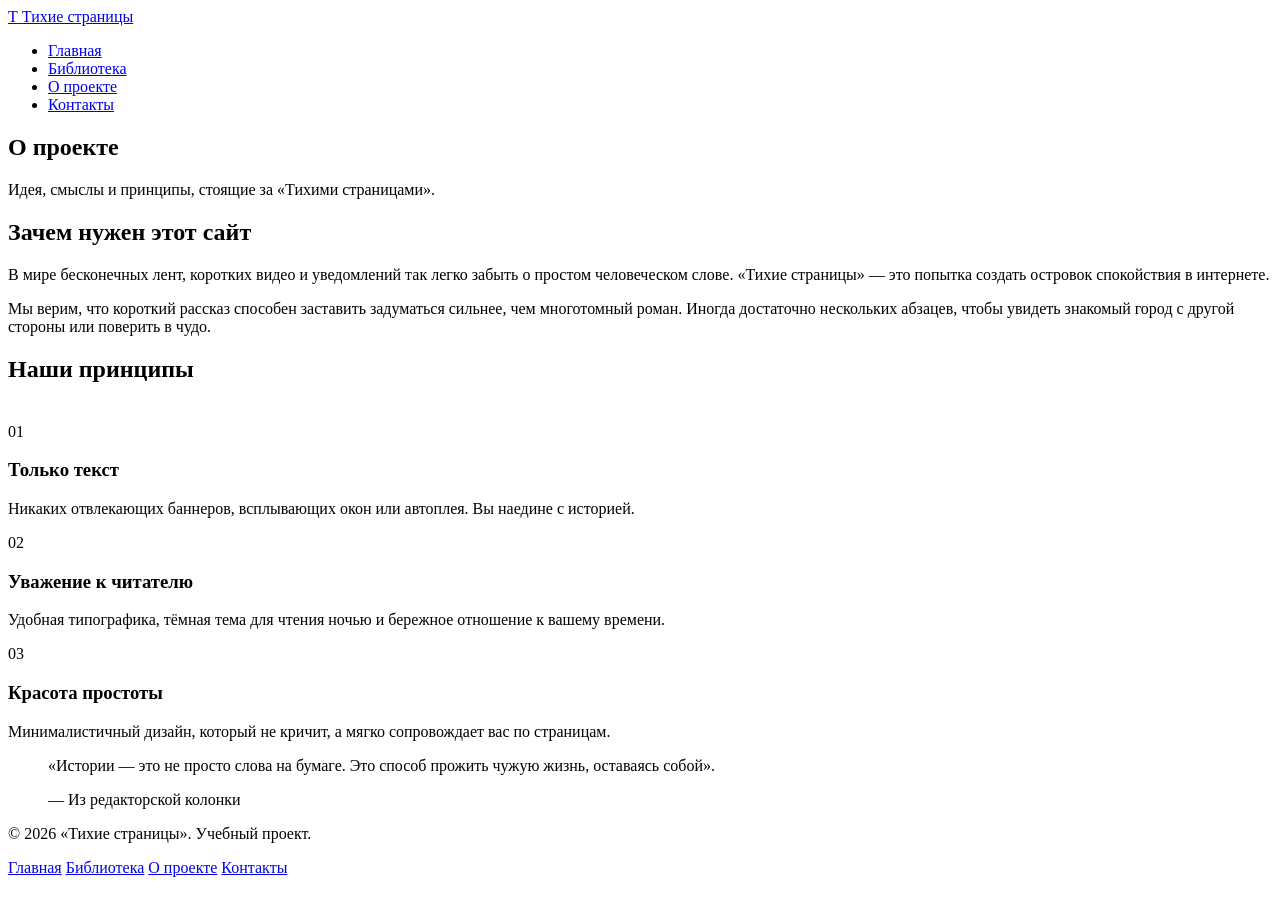
==== about.html @ ff347b94 "Add files via upload" ====
<html lang="ru">
<head>
    <meta charset="UTF-8">
    <meta name="viewport" content="width=device-width, initial-scale=1.0">
    <title>О проекте — Тихие страницы</title>
    <link rel="preconnect" href="https://fonts.googleapis.com">
    <link rel="preconnect" href="https://fonts.gstatic.com" crossorigin>
    <link href="https://fonts.googleapis.com/css2?family=Inter:wght@400;500;600&family=Playfair+Display:ital,wght@0,600;0,700;1,600&display=swap" rel="stylesheet">
    <!-- Правильный путь к стилям -->
    <link rel="stylesheet" href="css/style.css">
</head>
<body>

    <header class="site-header">
        <div class="container header-inner">
            <a href="index.html" class="logo">
                <span class="logo-mark">Т</span>
                <span class="logo-text">Тихие страницы</span>
            </a>

            <nav class="main-nav" aria-label="Основная навигация">
                <ul>
                    <li><a href="index.html">Главная</a></li>
                    <li><a href="stories.html">Библиотека</a></li>
                    <!-- Класс active теперь тут -->
                    <li><a href="about.html" class="active">О проекте</a></li>
                    <li><a href="contact.html">Контакты</a></li>
                </ul>
            </nav>
        </div>
    </header>

    <main>
        <section class="page-header">
            <div class="container">
                <h1 class="page-title">О проекте</h1>
                <p class="page-desc">Идея, смыслы и принципы, стоящие за «Тихими страницами».</p>
            </div>
        </section>

        <!-- Манифест -->
        <section class="section">
            <div class="container about-manifesto">
                <h2 class="section-title">Зачем нужен этот сайт</h2>
                <p class="manifesto-lead">
                    В мире бесконечных лент, коротких видео и уведомлений так легко забыть о простом человеческом слове. «Тихие страницы» — это попытка создать островок спокойствия в интернете.
                </p>
                <p>
                    Мы верим, что короткий рассказ способен заставить задуматься сильнее, чем многотомный роман. Иногда достаточно нескольких абзацев, чтобы увидеть знакомый город с другой стороны или поверить в чудо.
                </p>
            </div>
        </section>

        <!-- Принципы (3 колонки) -->
        <section class="section bg-elevated">
            <div class="container">
                <h2 class="section-title text-center" style="margin-bottom: 40px;">Наши принципы</h2>
                <div class="principles-grid">
                    
                    <div class="principle-card">
                        <span class="principle-num">01</span>
                        <h3 class="card-title">Только текст</h3>
                        <p>Никаких отвлекающих баннеров, всплывающих окон или автоплея. Вы наедине с историей.</p>
                    </div>

                    <div class="principle-card">
                        <span class="principle-num">02</span>
                        <h3 class="card-title">Уважение к читателю</h3>
                        <p>Удобная типографика, тёмная тема для чтения ночью и бережное отношение к вашему времени.</p>
                    </div>

                    <div class="principle-card">
                        <span class="principle-num">03</span>
                        <h3 class="card-title">Красота простоты</h3>
                        <p>Минималистичный дизайн, который не кричит, а мягко сопровождает вас по страницам.</p>
                    </div>

                </div>
            </div>
        </section>

        <!-- Цитата -->
        <section class="section">
            <div class="container">
                <blockquote class="quote-block">
                    <p class="quote-text">«Истории — это не просто слова на бумаге. Это способ прожить чужую жизнь, оставаясь собой».</p>
                    <footer class="quote-author">— Из редакторской колонки</footer>
                </blockquote>
            </div>
        </section>

    </main>

    <footer class="site-footer">
        <div class="container footer-inner">
            <p class="footer-copy">© 2026 «Тихие страницы». Учебный проект.</p>
            <nav class="footer-nav" aria-label="Навигация в подвале">
                <a href="index.html">Главная</a>
                <a href="stories.html">Библиотека</a>
                <a href="about.html">О проекте</a>
                <a href="contact.html">Контакты</a>
            </nav>
        </div>
    </footer>

</body>
</html>
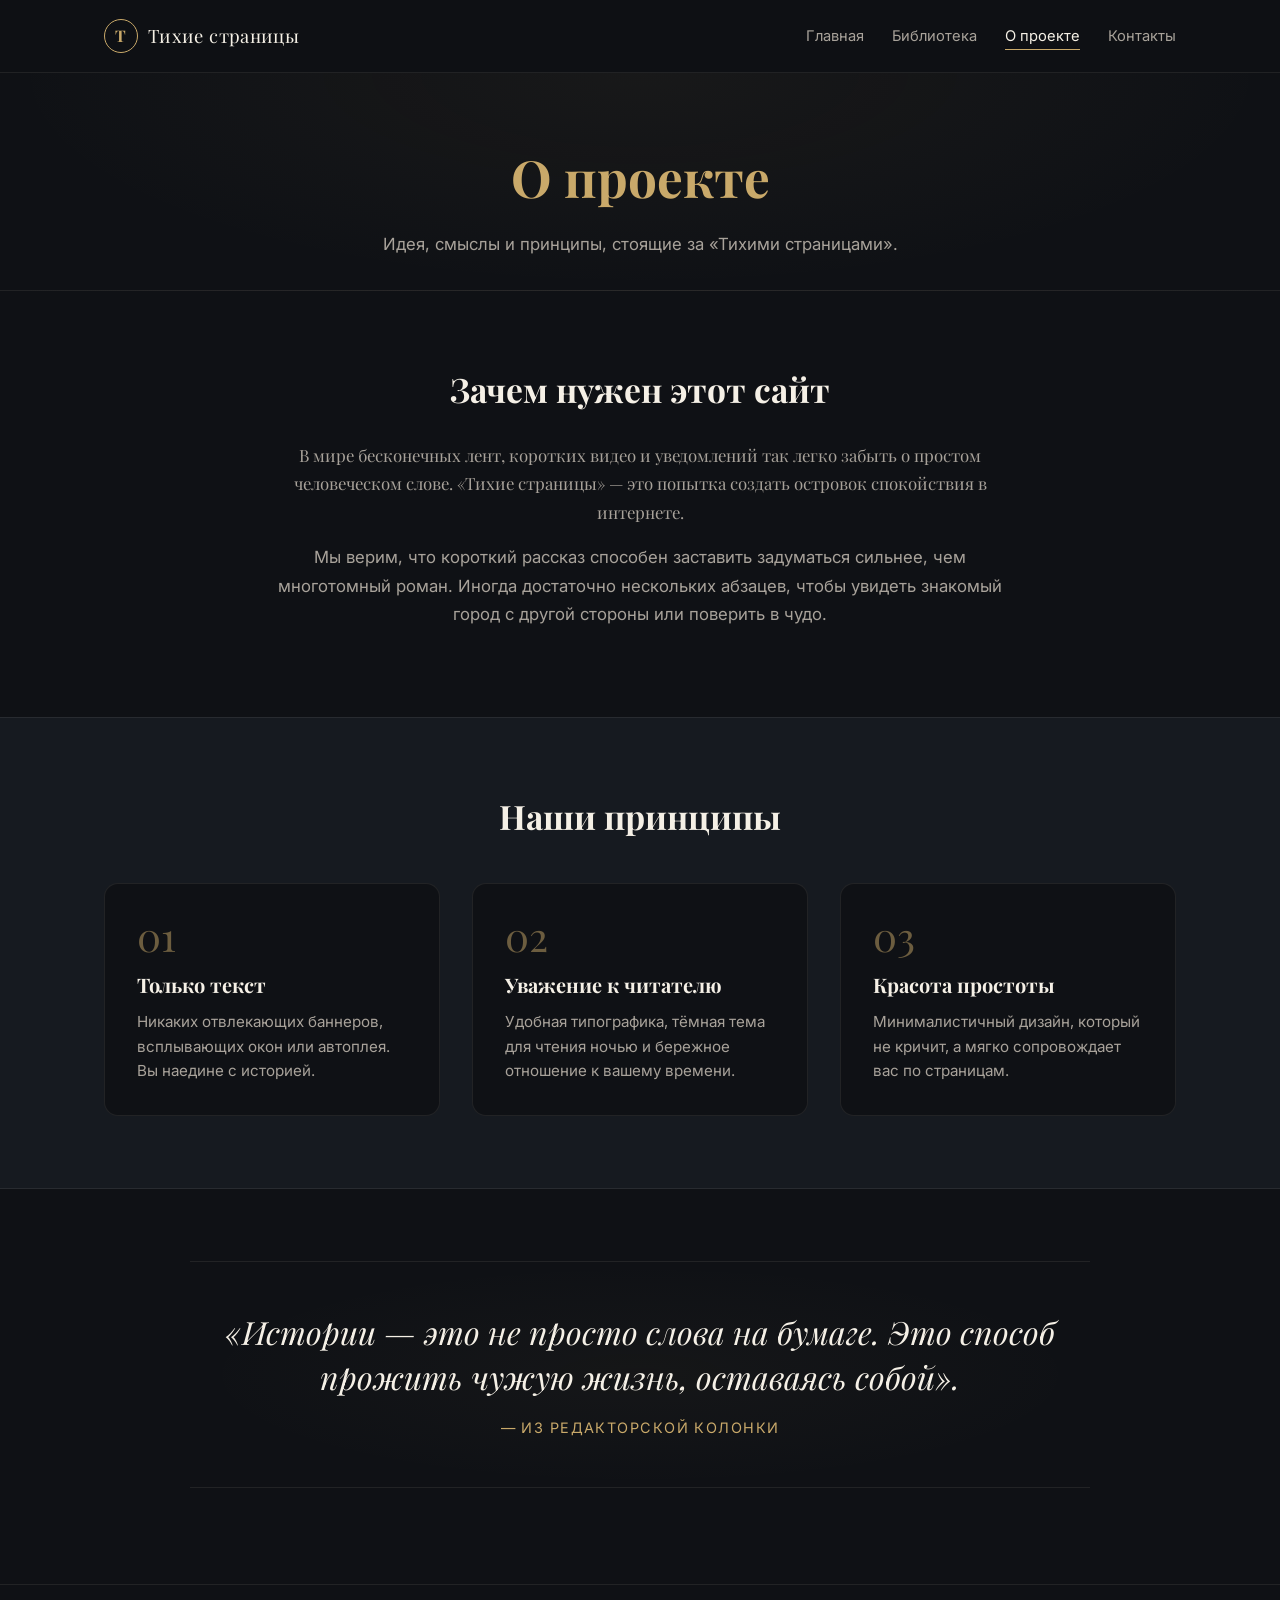
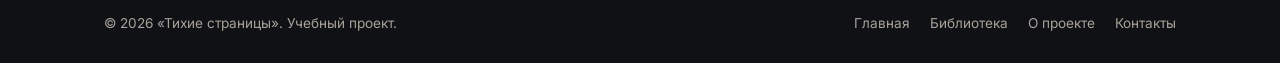
==== commit 3a44d6bf: "about.html" ====
--- a/about.html
+++ b/about.html
@@ -7,7 +7,7 @@
     <link rel="preconnect" href="https://fonts.gstatic.com" crossorigin>
     <link href="https://fonts.googleapis.com/css2?family=Inter:wght@400;500;600&family=Playfair+Display:ital,wght@0,600;0,700;1,600&display=swap" rel="stylesheet">
     <!-- Правильный путь к стилям -->
-    <link rel="stylesheet" href="css/style.css">
+    <link rel="stylesheet" href="style.css">
 </head>
 <body>
 
@@ -104,4 +104,4 @@
     </footer>
 
 </body>
-</html>+</html>
--- a/style.css
+++ b/style.css
@@ -0,0 +1,706 @@
+:root {
+    --bg: #0f1115;
+    --bg-elevated: #161a20;
+    --text: #f5f0e6;
+    --text-muted: #a8a29a;
+    --accent: #c9a96a;
+    --accent-soft: rgba(201, 169, 106, 0.15);
+    --border: rgba(245, 240, 230, 0.08);
+    --radius: 14px;
+    --font-heading: 'Playfair Display', 'Georgia', serif;
+    --font-body: 'Inter', 'Segoe UI', sans-serif;
+    --container: 1120px;
+}
+
+*,
+*::before,
+*::after {
+    box-sizing: border-box;
+}
+
+html {
+    scroll-behavior: smooth;
+}
+
+body {
+    margin: 0;
+    background-color: var(--bg);
+    color: var(--text);
+    font-family: var(--font-body);
+    font-size: 16px;
+    line-height: 1.6;
+    -webkit-font-smoothing: antialiased;
+}
+
+img {
+    max-width: 100%;
+    display: block;
+}
+
+a {
+    color: inherit;
+    text-decoration: none;
+}
+
+ul {
+    list-style: none;
+    margin: 0;
+    padding: 0;
+}
+
+.container {
+    width: 100%;
+    max-width: var(--container);
+    margin: 0 auto;
+    padding: 0 24px;
+}
+
+.site-header {
+    border-bottom: 1px solid var(--border);
+    background-color: rgba(15, 17, 21, 0.85);
+    backdrop-filter: blur(12px);
+    position: sticky;
+    top: 0;
+    z-index: 100;
+}
+
+.header-inner {
+    display: flex;
+    align-items: center;
+    justify-content: space-between;
+    min-height: 72px;
+    gap: 24px;
+}
+
+.logo {
+    display: inline-flex;
+    align-items: center;
+    gap: 10px;
+    font-family: var(--font-heading);
+    font-size: 1.15rem;
+    letter-spacing: 0.02em;
+}
+
+.logo-mark {
+    display: inline-flex;
+    align-items: center;
+    justify-content: center;
+    width: 34px;
+    height: 34px;
+    border: 1px solid var(--accent);
+    border-radius: 50%;
+    color: var(--accent);
+    font-weight: 700;
+    font-size: 1rem;
+}
+
+.main-nav ul {
+    display: flex;
+    gap: 28px;
+}
+
+.main-nav a {
+    font-size: 0.92rem;
+    color: var(--text-muted);
+    transition: color 0.2s ease;
+    padding-bottom: 4px;
+    border-bottom: 1px solid transparent;
+}
+
+.main-nav a:hover,
+.main-nav a.active {
+    color: var(--text);
+    border-bottom-color: var(--accent);
+}
+
+.hero {
+    padding: 96px 0 80px;
+    border-bottom: 1px solid var(--border);
+    background-color: var(--bg);
+}
+
+.hero-kicker {
+    color: var(--accent);
+    font-size: 0.8rem;
+    letter-spacing: 0.18em;
+    text-transform: uppercase;
+    margin: 0 0 16px;
+}
+
+.hero-title {
+    font-family: var(--font-heading);
+    font-size: clamp(2.4rem, 5vw, 3.8rem);
+    line-height: 1.1;
+    margin: 0 0 20px;
+    max-width: 14ch;
+}
+
+.hero-subtitle {
+    color: var(--text-muted);
+    font-size: 1.08rem;
+    max-width: 52ch;
+    margin: 0 0 32px;
+}
+
+.hero-actions {
+    display: flex;
+    flex-wrap: wrap;
+    gap: 14px;
+}
+
+.btn {
+    display: inline-flex;
+    align-items: center;
+    justify-content: center;
+    padding: 12px 24px;
+    border-radius: 999px;
+    font-size: 0.92rem;
+    font-weight: 500;
+    transition: transform 0.15s ease, background-color 0.2s ease, border-color 0.2s ease;
+}
+
+.btn:active {
+    transform: scale(0.98);
+}
+
+.btn-primary {
+    background-color: var(--accent);
+    color: #17130c;
+}
+
+.btn-primary:hover {
+    background-color: #d9bc84;
+}
+
+.btn-ghost {
+    border: 1px solid var(--border);
+    color: var(--text-muted);
+}
+
+.btn-ghost:hover {
+    border-color: var(--accent);
+    color: var(--text);
+}
+
+.btn-outline {
+    border: 1px solid var(--accent);
+    color: var(--accent);
+}
+
+.btn-outline:hover {
+    background-color: var(--accent-soft);
+}
+
+.section {
+    padding: 72px 0;
+}
+
+.section-head {
+    display: flex;
+    align-items: baseline;
+    justify-content: space-between;
+    gap: 24px;
+    margin-bottom: 36px;
+    flex-wrap: wrap;
+}
+
+.section-title {
+    font-family: var(--font-heading);
+    font-size: clamp(1.6rem, 3vw, 2.1rem);
+    margin: 0;
+}
+
+.link-more {
+    color: var(--accent);
+    font-size: 0.9rem;
+    white-space: nowrap;
+}
+
+.link-more:hover {
+    text-decoration: underline;
+}
+
+.card-grid {
+    display: grid;
+    grid-template-columns: repeat(auto-fill, minmax(280px, 1fr));
+    gap: 24px;
+}
+
+.story-card {
+    background-color: var(--bg-elevated);
+    border: 1px solid var(--border);
+    border-radius: var(--radius);
+    overflow: hidden;
+    display: flex;
+    flex-direction: column;
+    transition: transform 0.2s ease, border-color 0.2s ease;
+}
+
+.story-card:hover {
+    transform: translateY(-4px);
+    border-color: var(--accent-soft);
+}
+
+.card-cover {
+    width: 100%;
+    height: 160px;
+    object-fit: cover;
+    display: block;
+}
+
+.card-body {
+    padding: 20px;
+    display: flex;
+    flex-direction: column;
+    gap: 10px;
+    flex: 1;
+}
+
+.card-tag {
+    font-size: 0.72rem;
+    letter-spacing: 0.1em;
+    text-transform: uppercase;
+    color: var(--accent);
+}
+
+.card-title {
+    font-family: var(--font-heading);
+    font-size: 1.25rem;
+    margin: 0;
+    line-height: 1.3;
+}
+
+.card-excerpt {
+    color: var(--text-muted);
+    font-size: 0.9rem;
+    margin: 0;
+    flex: 1;
+}
+
+.card-link {
+    color: var(--accent);
+    font-size: 0.88rem;
+    font-weight: 500;
+    margin-top: 8px;
+}
+
+.card-link:hover {
+    text-decoration: underline;
+}
+
+.about-preview {
+    border-top: 1px solid var(--border);
+}
+
+.about-preview-inner {
+    display: grid;
+    grid-template-columns: 1.2fr 0.8fr;
+    gap: 48px;
+    align-items: center;
+}
+
+.about-text p {
+    color: var(--text-muted);
+    margin: 0 0 14px;
+    max-width: 58ch;
+}
+
+.about-text .btn {
+    margin-top: 12px;
+}
+
+.about-visual-img {
+    width: 100%;
+    height: 100%;
+    min-height: 200px;
+    max-height: 320px;
+    object-fit: cover;
+    border-radius: var(--radius);
+    border: 1px solid var(--border);
+}
+
+.site-footer {
+    border-top: 1px solid var(--border);
+    padding: 28px 0;
+    margin-top: 24px;
+}
+
+.footer-inner {
+    display: flex;
+    align-items: center;
+    justify-content: space-between;
+    gap: 20px;
+    flex-wrap: wrap;
+}
+
+.footer-copy {
+    color: var(--text-muted);
+    font-size: 0.85rem;
+    margin: 0;
+}
+
+.footer-nav {
+    display: flex;
+    gap: 20px;
+    flex-wrap: wrap;
+}
+
+.footer-nav a {
+    color: var(--text-muted);
+    font-size: 0.85rem;
+    transition: color 0.2s ease;
+}
+
+.footer-nav a:hover {
+    color: var(--accent);
+}
+
+@media (max-width: 820px) {
+    .header-inner {
+        flex-direction: column;
+        justify-content: center;
+        padding: 16px 0;
+        gap: 12px;
+    }
+
+    .main-nav ul {
+        gap: 18px;
+        flex-wrap: wrap;
+        justify-content: center;
+    }
+
+    .hero {
+        padding: 64px 0 56px;
+    }
+
+    .about-preview-inner {
+        grid-template-columns: 1fr;
+        gap: 28px;
+    }
+
+    .section {
+        padding: 52px 0;
+    }
+}
+
+@media (max-width: 480px) {
+    .container {
+        padding: 0 16px;
+    }
+
+    .hero-title {
+        font-size: 2rem;
+    }
+
+    .hero-actions {
+        flex-direction: column;
+        align-items: stretch;
+    }
+
+    .btn {
+        width: 100%;
+    }
+
+    .section-head {
+        flex-direction: column;
+        align-items: flex-start;
+        gap: 8px;
+    }
+}
+.page-header {
+    padding: 64px 0 32px;
+    border-bottom: 1px solid var(--border);
+    background: radial-gradient(ellipse at 50% 0%, rgba(201, 169, 106, 0.05), transparent 70%);
+    text-align: center;
+}
+
+.page-title {
+    font-family: var(--font-heading);
+    font-size: clamp(2.2rem, 4vw, 3.2rem);
+    margin: 0 0 12px;
+    color: var(--accent);
+}
+
+.page-desc {
+    color: var(--text-muted);
+    font-size: 1.05rem;
+    max-width: 60ch;
+    margin: 0 auto;
+}
+
+.catalog {
+    padding-top: 48px;
+}
+.bg-elevated {
+    background-color: var(--bg-elevated);
+    border-top: 1px solid var(--border);
+    border-bottom: 1px solid var(--border);
+}
+
+.text-center {
+    text-align: center;
+}
+
+.about-manifesto {
+    max-width: 800px;
+    margin: 0 auto;
+    text-align: center;
+}
+
+.about-manifesto .section-title {
+    margin-bottom: 24px;
+}
+
+.manifesto-lead {
+    font-family: var(--font-heading);
+    font-size: 1.4rem;
+    color: var(--text);
+    line-height: 1.5;
+    margin-bottom: 20px;
+}
+
+.about-manifesto p {
+    color: var(--text-muted);
+    font-size: 1.05rem;
+    line-height: 1.7;
+    margin-bottom: 16px;
+}
+
+/* Сетка принципов */
+.principles-grid {
+    display: grid;
+    grid-template-columns: repeat(auto-fit, minmax(250px, 1fr));
+    gap: 32px;
+}
+
+.principle-card {
+    padding: 32px;
+    background-color: var(--bg);
+    border: 1px solid var(--border);
+    border-radius: var(--radius);
+    transition: transform 0.2s ease, border-color 0.2s ease;
+}
+
+.principle-card:hover {
+    transform: translateY(-4px);
+    border-color: var(--accent-soft);
+}
+
+.principle-num {
+    display: block;
+    font-family: var(--font-heading);
+    font-size: 2.5rem;
+    color: var(--accent);
+    opacity: 0.5;
+    margin-bottom: 16px;
+    line-height: 1;
+}
+
+.principle-card h3 {
+    margin-top: 0;
+    margin-bottom: 12px;
+}
+
+.principle-card p {
+    color: var(--text-muted);
+    font-size: 0.95rem;
+    margin: 0;
+}
+
+/* Цитата */
+.quote-block {
+    max-width: 900px;
+    margin: 0 auto;
+    text-align: center;
+    padding: 48px 24px;
+    border-top: 1px solid var(--border);
+    border-bottom: 1px solid var(--border);
+    background: radial-gradient(ellipse at center, rgba(201, 169, 106, 0.03), transparent 70%);
+}
+
+.quote-text {
+    font-family: var(--font-heading);
+    font-size: clamp(1.5rem, 3vw, 2rem);
+    line-height: 1.4;
+    color: var(--text);
+    font-style: italic;
+    margin: 0 0 16px;
+}
+
+.quote-author {
+    color: var(--accent);
+    font-size: 0.9rem;
+    letter-spacing: 0.1em;
+    text-transform: uppercase;
+}
+
+@media (max-width: 480px) {
+    .manifesto-lead {
+        font-size: 1.2rem;
+    }
+    .principle-card {
+        padding: 24px;
+    }
+}
+.contact-container {
+    display: grid;
+    grid-template-columns: 1fr 1fr; /* Сделал колонки равными */
+    gap: 48px;
+    align-items: start;
+    max-width: 1000px;
+    margin: 0 auto;
+}
+
+/* Форма */
+.contact-form {
+    display: flex;
+    flex-direction: column;
+    gap: 20px;
+}
+
+.form-group {
+    display: flex;
+    flex-direction: column;
+    gap: 8px;
+}
+
+.form-group label {
+    font-size: 0.9rem;
+    color: var(--text-muted);
+    font-weight: 500;
+}
+
+.form-group input,
+.form-group textarea {
+    background-color: var(--bg-elevated);
+    border: 1px solid var(--border);
+    border-radius: 8px;
+    padding: 14px 16px;
+    color: var(--text);
+    font-family: var(--font-body);
+    font-size: 1rem;
+    transition: border-color 0.2s ease, box-shadow 0.2s ease;
+}
+
+.form-group input:focus,
+.form-group textarea:focus {
+    outline: none;
+    border-color: var(--accent);
+    box-shadow: 0 0 0 3px var(--accent-soft);
+}
+
+.form-group textarea {
+    resize: vertical;
+    min-height: 140px;
+}
+
+.contact-form .btn {
+    align-self: flex-start;
+    cursor: pointer;
+    border: none;
+    font-family: inherit;
+    margin-top: 8px;
+}
+
+/* Правая колонка */
+.contact-info {
+    background-color: var(--bg-elevated);
+    padding: 32px;
+    border-radius: var(--radius);
+    border: 1px solid var(--border);
+}
+
+/* Карточка редактора */
+.editor-card {
+    display: flex;
+    align-items: center;
+    gap: 16px;
+    margin-bottom: 24px;
+    padding-bottom: 24px;
+    border-bottom: 1px solid var(--border);
+}
+
+.editor-avatar {
+    width: 72px;
+    height: 72px;
+    border-radius: 50%;
+    object-fit: cover; /* Чтобы фото не плющилось, а обрезалось ровно в круг */
+    border: 2px solid var(--accent);
+    flex-shrink: 0;
+}
+.editor-role {
+    font-size: 0.85rem;
+    color: var(--accent);
+    text-transform: uppercase;
+    letter-spacing: 0.05em;
+    margin: 0;
+}
+
+.contact-text {
+    color: var(--text-muted);
+    font-size: 0.95rem;
+    margin-bottom: 24px;
+    line-height: 1.6;
+}
+
+/* Список контактов */
+.contact-list {
+    display: flex;
+    flex-direction: column;
+    gap: 16px;
+    margin-bottom: 32px;
+}
+
+.contact-list li {
+    display: flex;
+    flex-direction: column;
+    gap: 4px;
+}
+
+.contact-label {
+    font-size: 0.8rem;
+    text-transform: uppercase;
+    letter-spacing: 0.05em;
+    color: var(--accent);
+}
+
+.contact-list a,
+.contact-list span {
+    font-size: 1.05rem;
+    color: var(--text);
+    transition: color 0.2s ease;
+}
+
+.contact-list a:hover {
+    color: var(--accent);
+}
+
+/* Соцсети */
+.socials {
+    display: flex;
+    gap: 12px;
+    flex-wrap: wrap;
+}
+
+.social-link {
+    display: inline-block;
+    padding: 8px 16px;
+    border: 1px solid var(--border);
+    border-radius: 999px;
+    font-size: 0.85rem;
+    color: var(--text-muted);
+    transition: border-color 0.2s ease, color 0.2s ease;
+}
+
+.social-link:hover {
+    border-color: var(--accent);
+    color: var(--text);
+}
+
+/* Адаптивность */
+@media (max-width: 820px) {
+    .contact-container {
+        grid-template-columns: 1fr;
+        gap: 40px;
+    }
+}
